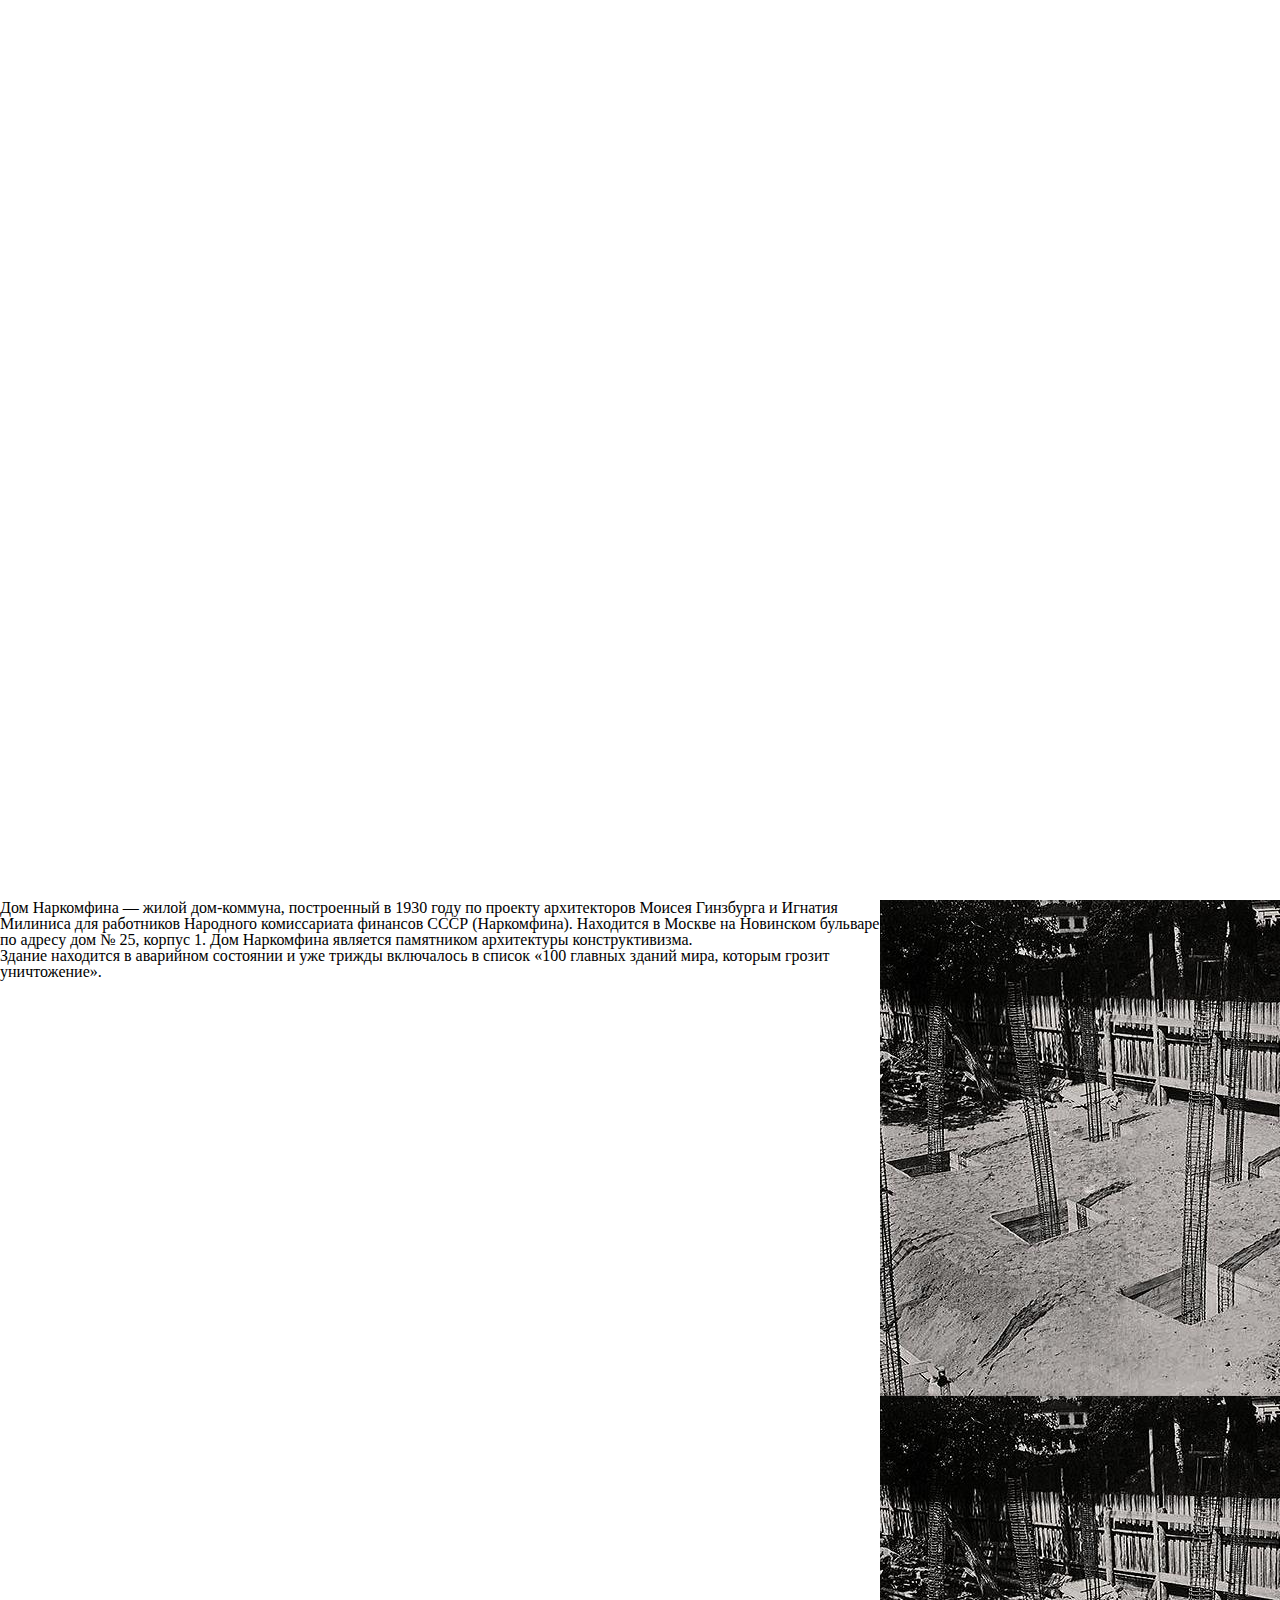
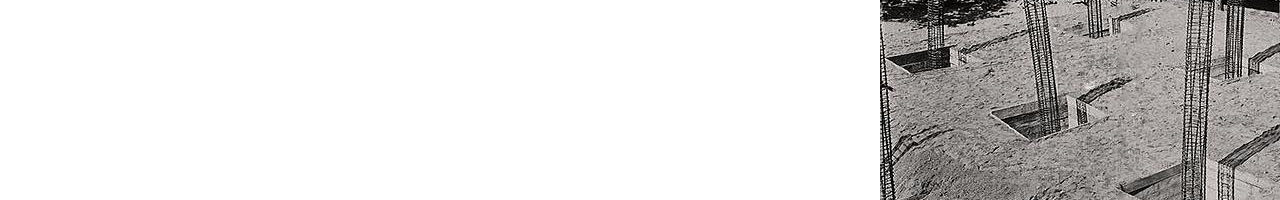
==== index.html @ 1a1270fc "Init" ====
<!DOCTYPE html>
<html lang="en">
<head>
  <meta charset="UTF-8">
  <title>Document</title>
  <link rel="stylesheet" href="reset.css">
  <link rel="stylesheet" href="style.css">
</head>
<body>
  <section class="title">
    <h1>Дом<br><span>Наркомфина</span></h1>
  </section>

  <section class="twoColumns">
    <figcaption>
      <p>
        Дом Наркомфина — жилой дом-коммуна, построенный в 1930 году по проекту архитекторов Моисея Гинзбурга и Игнатия Милиниса для работников Народного комиссариата финансов СССР (Наркомфина). Находится в Москве на Новинском бульваре по адресу дом № 25, корпус 1. Дом Наркомфина является памятником архитектуры конструктивизма.
      </p>
      
      <p>
        Здание находится в аварийном состоянии и уже трижды включалось в список «100 главных зданий мира, которым грозит уничтожение».
      </p>
    </figcaption>

    <figure></figure>
  </section>
</body>
</html>
---- style.css ----
html, body, section {
  height: 100%;
  min-width: 992px;
  min-height: 500px;
}

section.title {
  display: flex;
  background-image: url(https://upload.wikimedia.org/wikipedia/commons/7/79/Narkomfin_Building_Moscow_2007_01.jpg);
  background-size: cover;
  background-position: center;
}

section.title h1 {
  margin: auto;
  font-family: Helvetica, Arial, sans-serif;
  font-size: 130px;
  color: white;
}

section.title h1 span {
  text-transform: uppercase;
}

section.twoColumns {
  display: flex;
}

section.twoColumns figcaption {
  width: calc(100% - 400px);
}

section.twoColumns figure {
  width: 400px;
  height: 100%;
  background-image: url(images/20360.jpg);
}
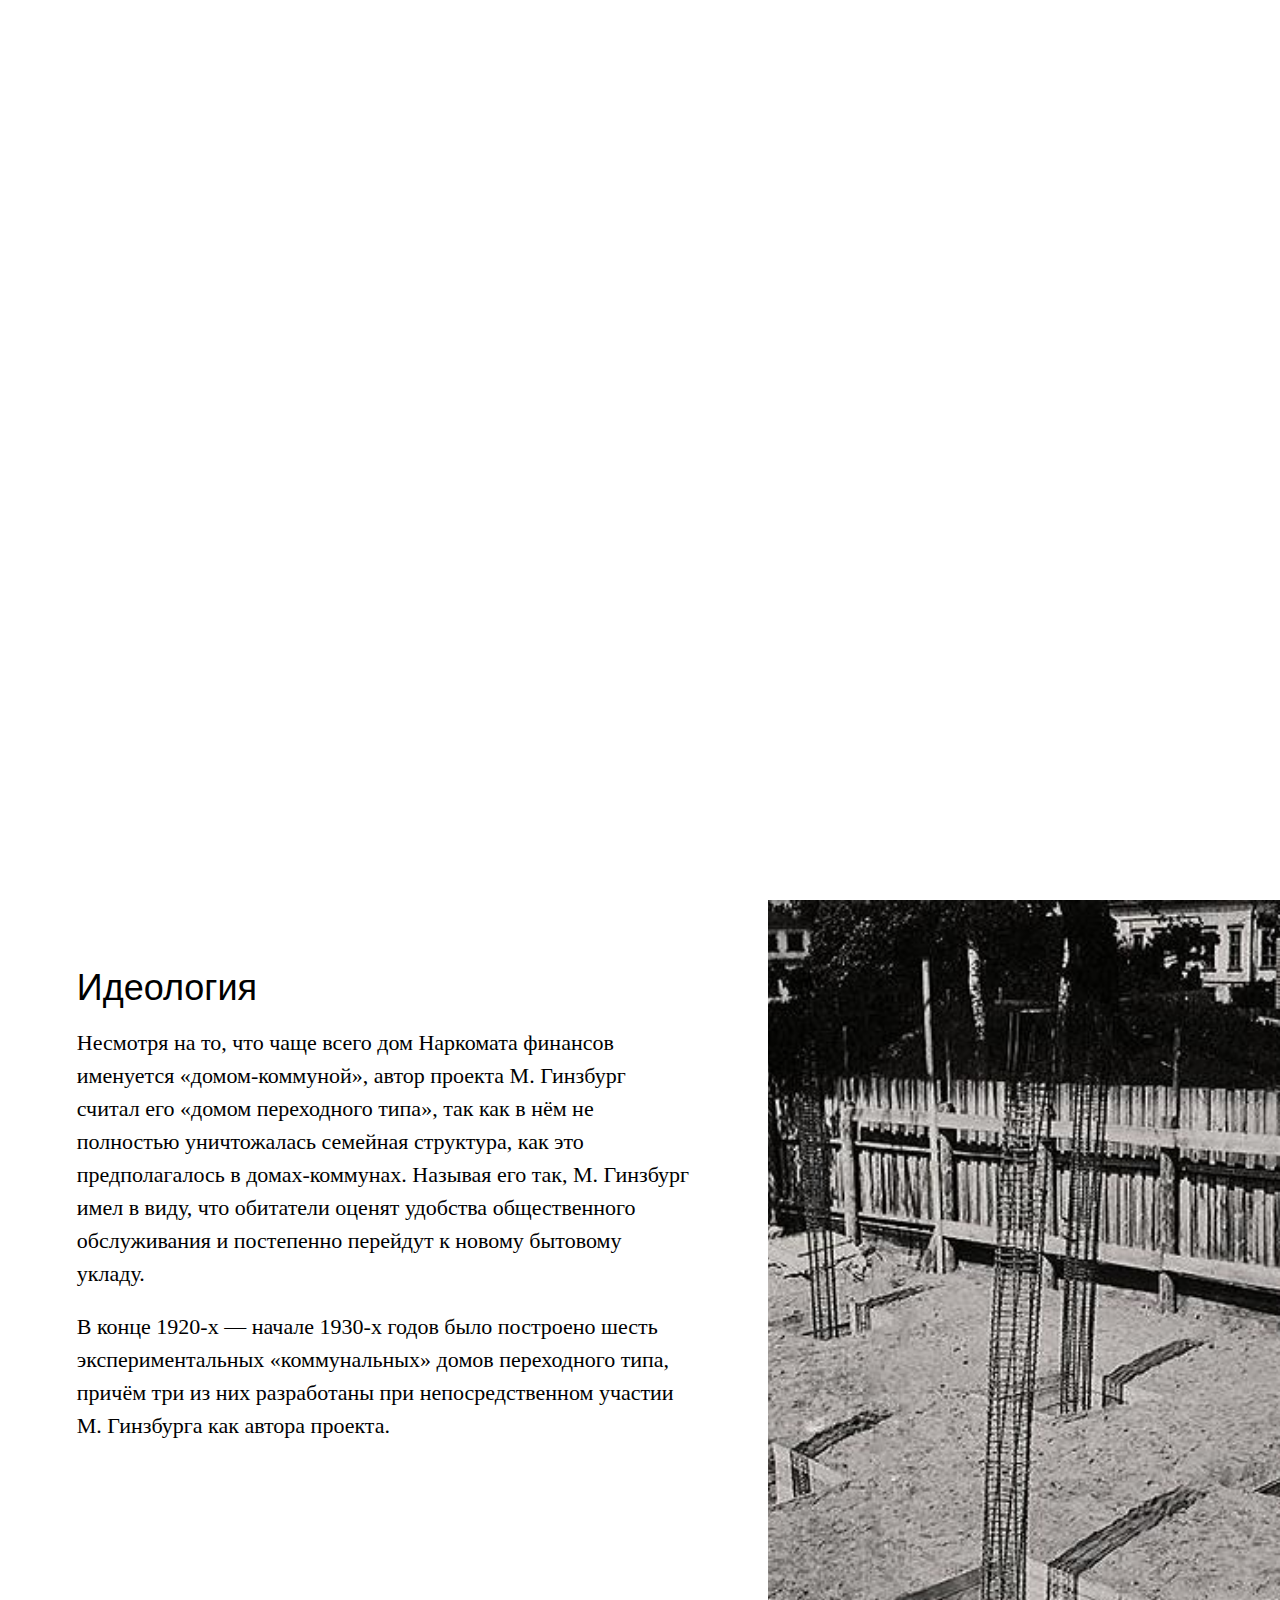
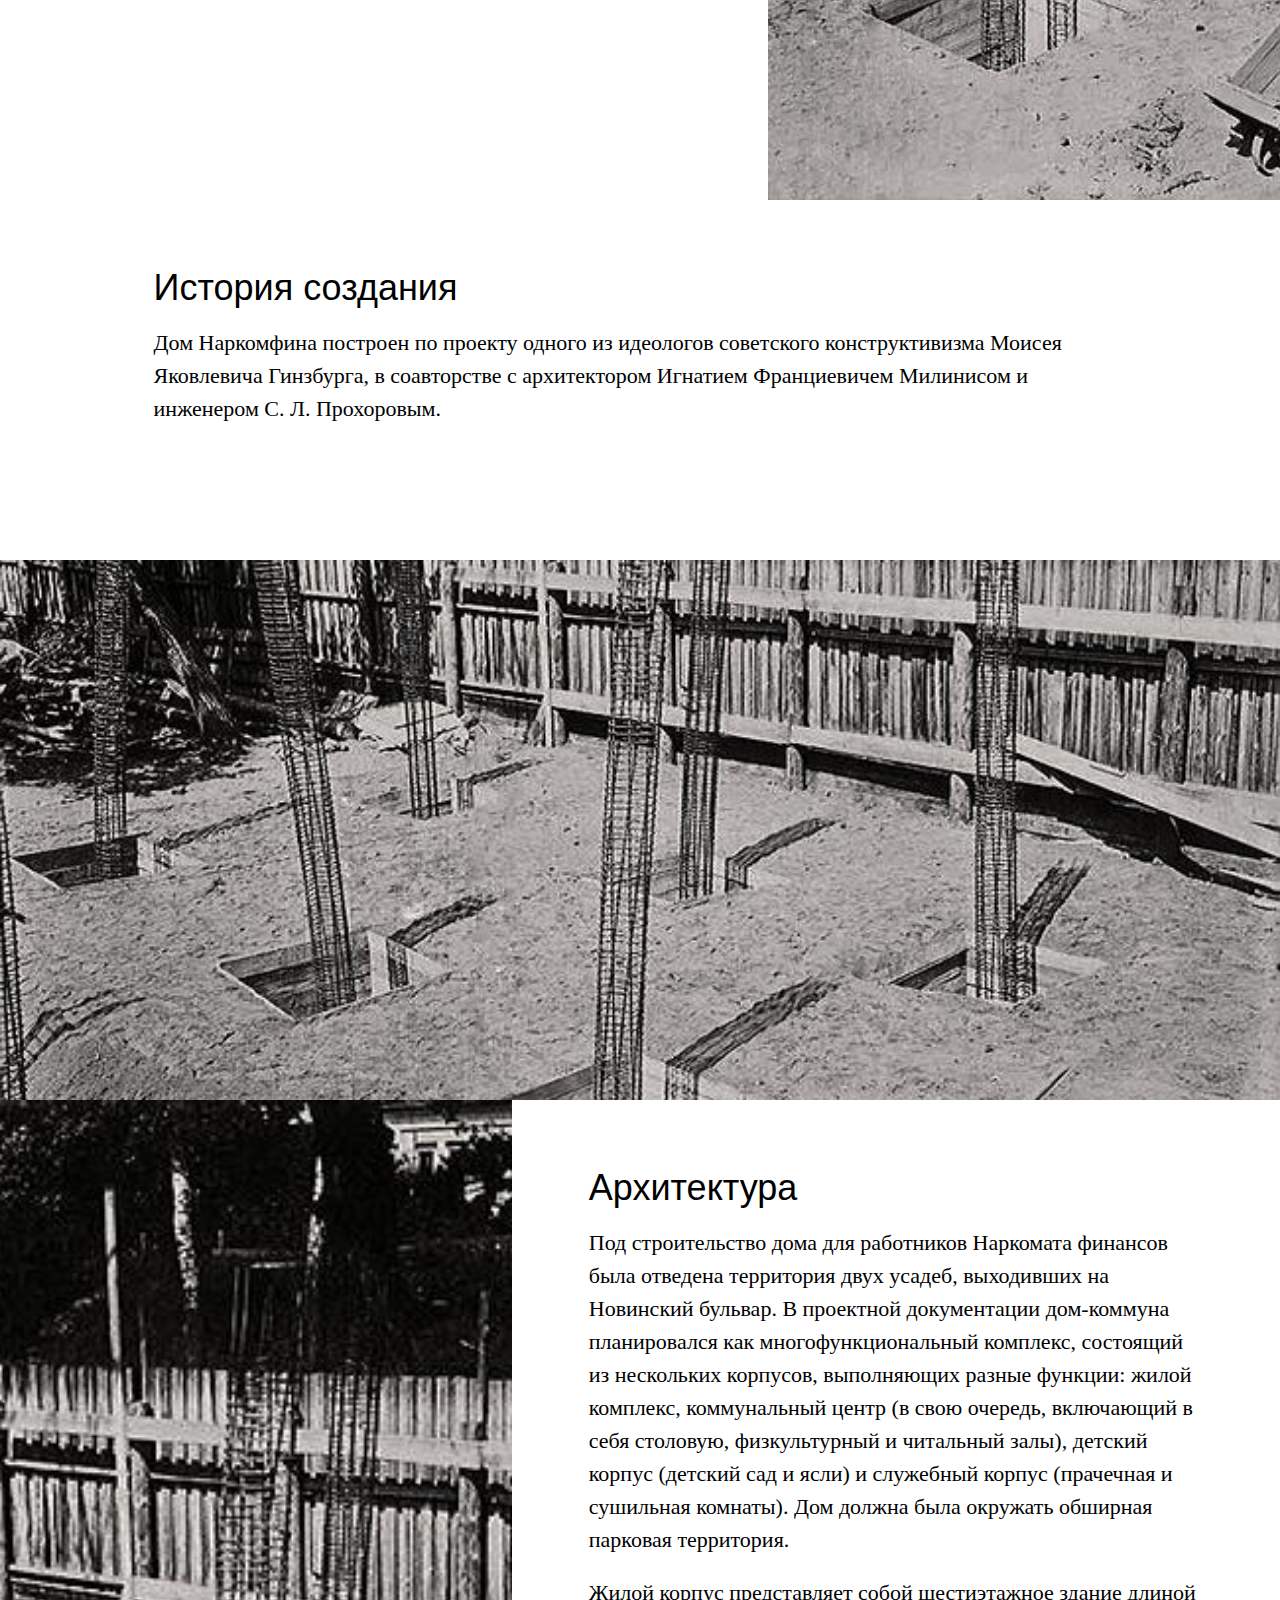
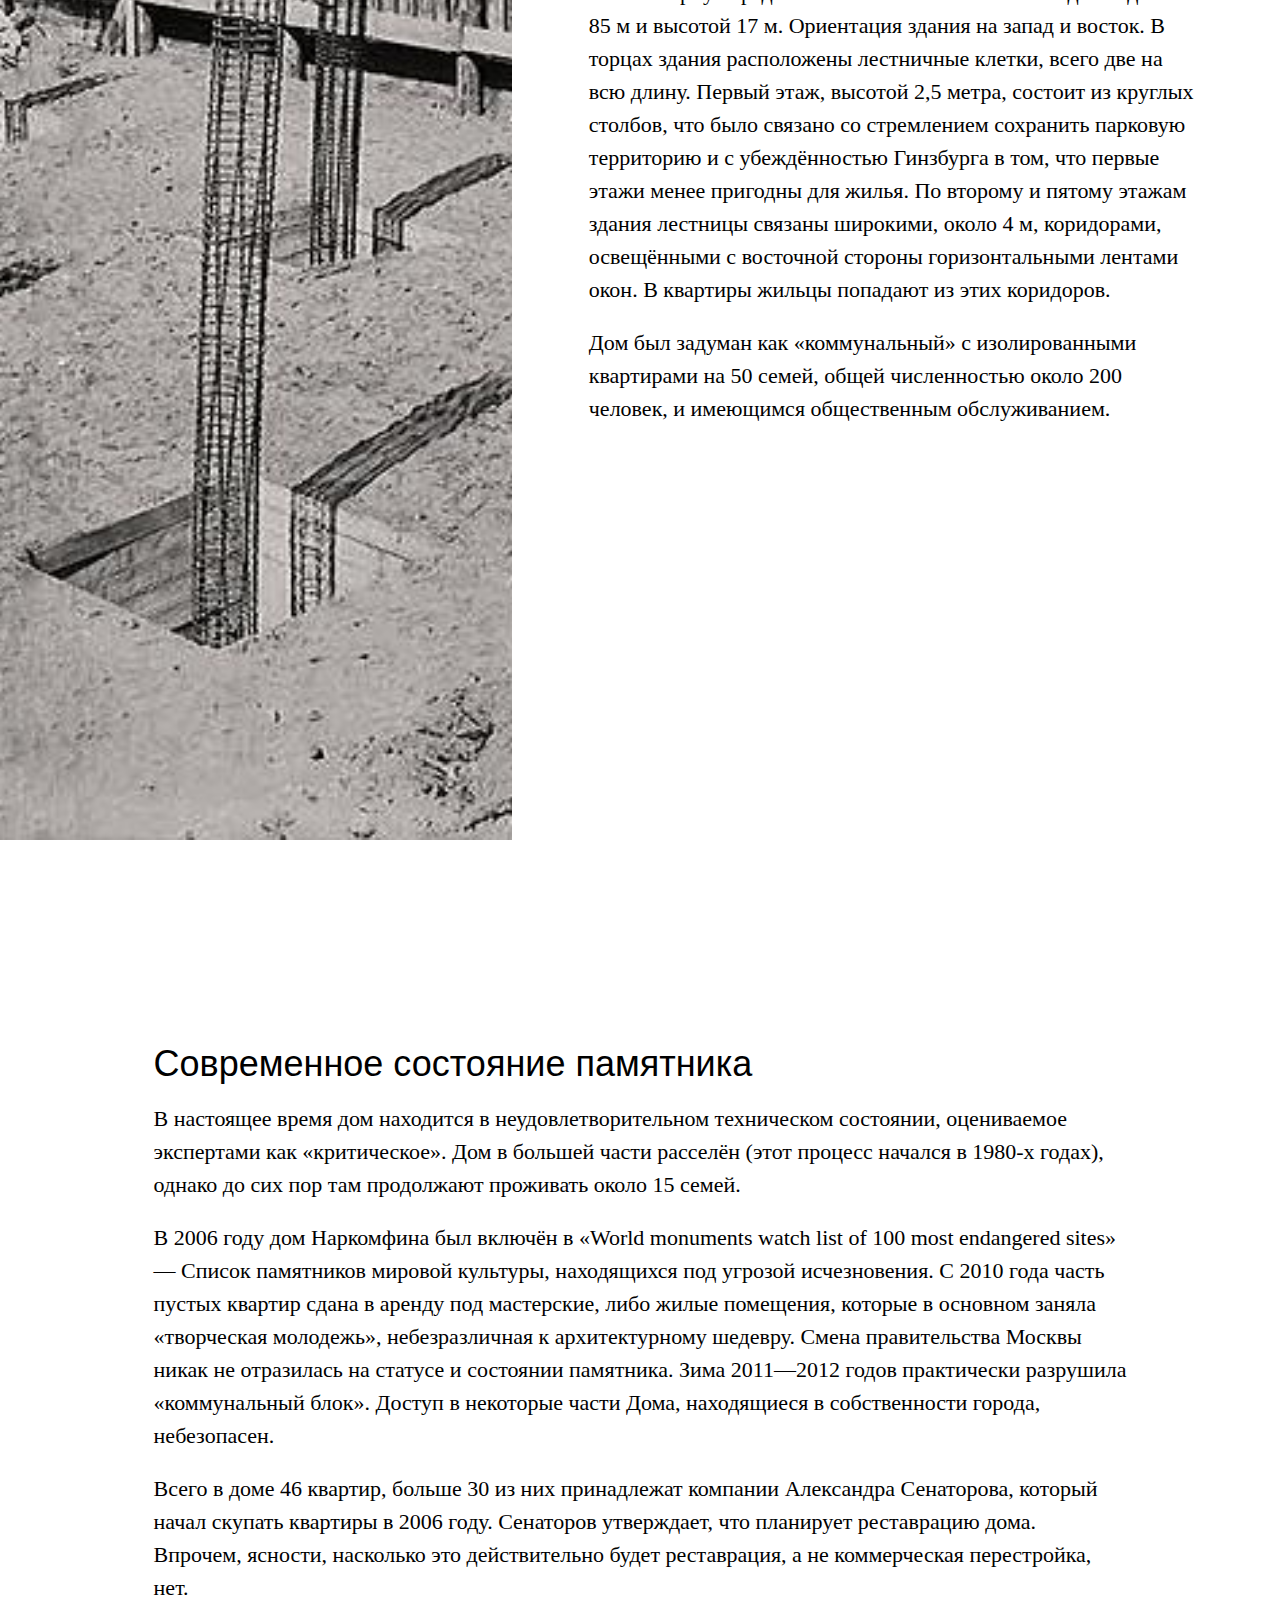
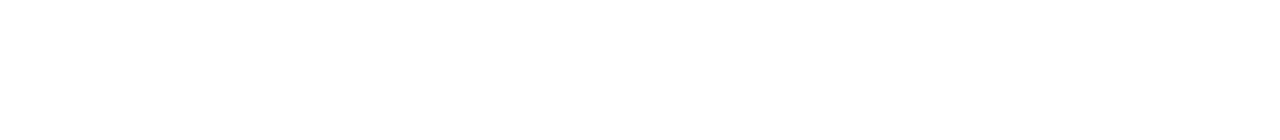
==== commit 58344528: "First version" ====
--- a/index.html
+++ b/index.html
@@ -8,21 +8,78 @@
 </head>
 <body>
   <section class="title">
-    <h1>Дом<br><span>Наркомфина</span></h1>
-  </section>
-
-  <section class="twoColumns">
-    <figcaption>
+    <article>
+      <h1>Дом Наркомфина</h1>
       <p>
-        Дом Наркомфина — жилой дом-коммуна, построенный в 1930 году по проекту архитекторов Моисея Гинзбурга и Игнатия Милиниса для работников Народного комиссариата финансов СССР (Наркомфина). Находится в Москве на Новинском бульваре по адресу дом № 25, корпус 1. Дом Наркомфина является памятником архитектуры конструктивизма.
-      </p>
-      
+        Жилой дом-коммуна, построенный в 1930 году по проекту архитекторов Моисея Гинзбурга и Игнатия Милиниса для работников Народного комиссариата финансов СССР (Наркомфина). Находится в Москве на Новинском бульваре по адресу дом № 25, корпус 1. Дом Наркомфина является памятником архитектуры конструктивизма.
+      </p>      
       <p>
         Здание находится в аварийном состоянии и уже трижды включалось в список «100 главных зданий мира, которым грозит уничтожение».
       </p>
+    </article>
+  </section>
+
+  <section class="twoColumns" id="ideology">
+    <figcaption>
+      <article>
+        <h2>Идеология</h2>
+        <p>
+          Несмотря на то, что чаще всего дом Наркомата финансов именуется «домом-коммуной», автор проекта М. Гинзбург считал его «домом переходного типа», так как в нём не полностью уничтожалась семейная структура, как это предполагалось в домах-коммунах. Называя его так, М. Гинзбург имел в виду, что обитатели оценят удобства общественного обслуживания и постепенно перейдут к новому бытовому укладу.
+        </p>
+        <p>
+          В конце 1920-х — начале 1930-х годов было построено шесть экспериментальных «коммунальных» домов переходного типа, причём три из них разработаны при непосредственном участии М. Гинзбурга как автора проекта.
+        </p>
+      </article>
     </figcaption>
 
     <figure></figure>
   </section>
+
+  <section id="history">
+    <figcaption>
+      <article>
+        <h2>История создания</h2>
+        <p>
+          Дом Наркомфина построен по проекту одного из идеологов советского конструктивизма Моисея Яковлевича Гинзбурга, в соавторстве с архитектором Игнатием Франциевичем Милинисом и инженером С. Л. Прохоровым.
+        </p>
+      </article>
+    </figcaption>
+
+    <figure></figure>
+  </section>
+
+  <section class="twoColumns" id="architecture">
+    <figure></figure>
+
+    <figcaption>
+      <article>
+        <h2>Архитектура</h2>
+        <p>
+          Под строительство дома для работников Наркомата финансов была отведена территория двух усадеб, выходивших на Новинский бульвар. В проектной документации дом-коммуна планировался как многофункциональный комплекс, состоящий из нескольких корпусов, выполняющих разные функции: жилой комплекс, коммунальный центр (в свою очередь, включающий в себя столовую, физкультурный и читальный залы), детский корпус (детский сад и ясли) и служебный корпус (прачечная и сушильная комнаты). Дом должна была окружать обширная парковая территория.
+        </p>
+        <p>
+          Жилой корпус представляет собой шестиэтажное здание длиной 85 м и высотой 17 м. Ориентация здания на запад и восток. В торцах здания расположены лестничные клетки, всего две на всю длину. Первый этаж, высотой 2,5 метра, состоит из круглых столбов, что было связано со стремлением сохранить парковую территорию и с убеждённостью Гинзбурга в том, что первые этажи менее пригодны для жилья. По второму и пятому этажам здания лестницы связаны широкими, около 4 м, коридорами, освещёнными с восточной стороны горизонтальными лентами окон. В квартиры жильцы попадают из этих коридоров.
+        </p>
+        <p>
+          Дом был задуман как «коммунальный» с изолированными квартирами на 50 семей, общей численностью около 200 человек, и имеющимся общественным обслуживанием.
+        </p>
+      </article>
+    </figcaption>
+  </section>
+
+  <section id="today">
+    <article>
+      <h2>Современное состояние памятника</h2>
+      <p>
+        В настоящее время дом находится в неудовлетворительном техническом состоянии, оцениваемое экспертами как «критическое». Дом в большей части расселён (этот процесс начался в 1980-х годах), однако до сих пор там продолжают проживать около 15 семей.
+      </p>
+      <p>
+        В 2006 году дом Наркомфина был включён в «World monuments watch list of 100 most endangered sites» — Список памятников мировой культуры, находящихся под угрозой исчезновения. С 2010 года часть пустых квартир сдана в аренду под мастерские, либо жилые помещения, которые в основном заняла «творческая молодежь», небезразличная к архитектурному шедевру. Смена правительства Москвы никак не отразилась на статусе и состоянии памятника. Зима 2011—2012 годов практически разрушила «коммунальный блок». Доступ в некоторые части Дома, находящиеся в собственности города, небезопасен.
+      </p>
+      <p>
+        Всего в доме 46 квартир, больше 30 из них принадлежат компании Александра Сенаторова, который начал скупать квартиры в 2006 году. Сенаторов утверждает, что планирует реставрацию дома. Впрочем, ясности, насколько это действительно будет реставрация, а не коммерческая перестройка, нет.
+      </p>
+    </article>
+  </section>
 </body>
 </html>
--- a/style.css
+++ b/style.css
@@ -1,37 +1,77 @@
+* {
+  background-size: cover;
+  background-position: center;
+}
+
 html, body, section {
   height: 100%;
   min-width: 992px;
   min-height: 500px;
 }
 
-section.title {
-  display: flex;
-  background-image: url(https://upload.wikimedia.org/wikipedia/commons/7/79/Narkomfin_Building_Moscow_2007_01.jpg);
-  background-size: cover;
-  background-position: center;
+h1, h2 {
+  font-family: "Lucida Grande", "Lucida Sans Unicode", "Lucida Sans", Geneva, Verdana, sans-serif;
 }
 
-section.title h1 {
-  margin: auto;
-  font-family: Helvetica, Arial, sans-serif;
-  font-size: 130px;
+h1 {
+  font-size: 44px;
+  font-weight: bold;
+}
+
+h2 {
+  margin-top: 70px;
+  font-size: 36px;
+}
+
+p {
+  margin-top: 20px;
+  font-family: Georgia, Cambria, "Times New Roman", Times, serif;
+  font-size: 22px;
+  line-height: 1.5;
+}
+
+section {
+  display: flex;
+}
+
+section.title {
+  background-image: url(https://upload.wikimedia.org/wikipedia/commons/7/79/Narkomfin_Building_Moscow_2007_01.jpg);
   color: white;
 }
 
-section.title h1 span {
-  text-transform: uppercase;
-}
-
-section.twoColumns {
-  display: flex;
+section.title article,
+#history article,
+#today article {
+  width: 76%;
+  margin: auto;
 }
 
 section.twoColumns figcaption {
-  width: calc(100% - 400px);
+  width: 60%;
+}
+
+section.twoColumns article {
+  width: 80%;
+  margin: 0 auto;
 }
 
 section.twoColumns figure {
-  width: 400px;
+  width: 40%;
   height: 100%;
   background-image: url(images/20360.jpg);
 }
+
+#architecture { height: 1340px; }
+
+#history {
+  flex-direction: column;
+}
+
+#history figcaption {
+  height: 40%;
+}
+
+#history figure {
+  height: 60%;
+  background-image: url(images/20360.jpg);
+}
